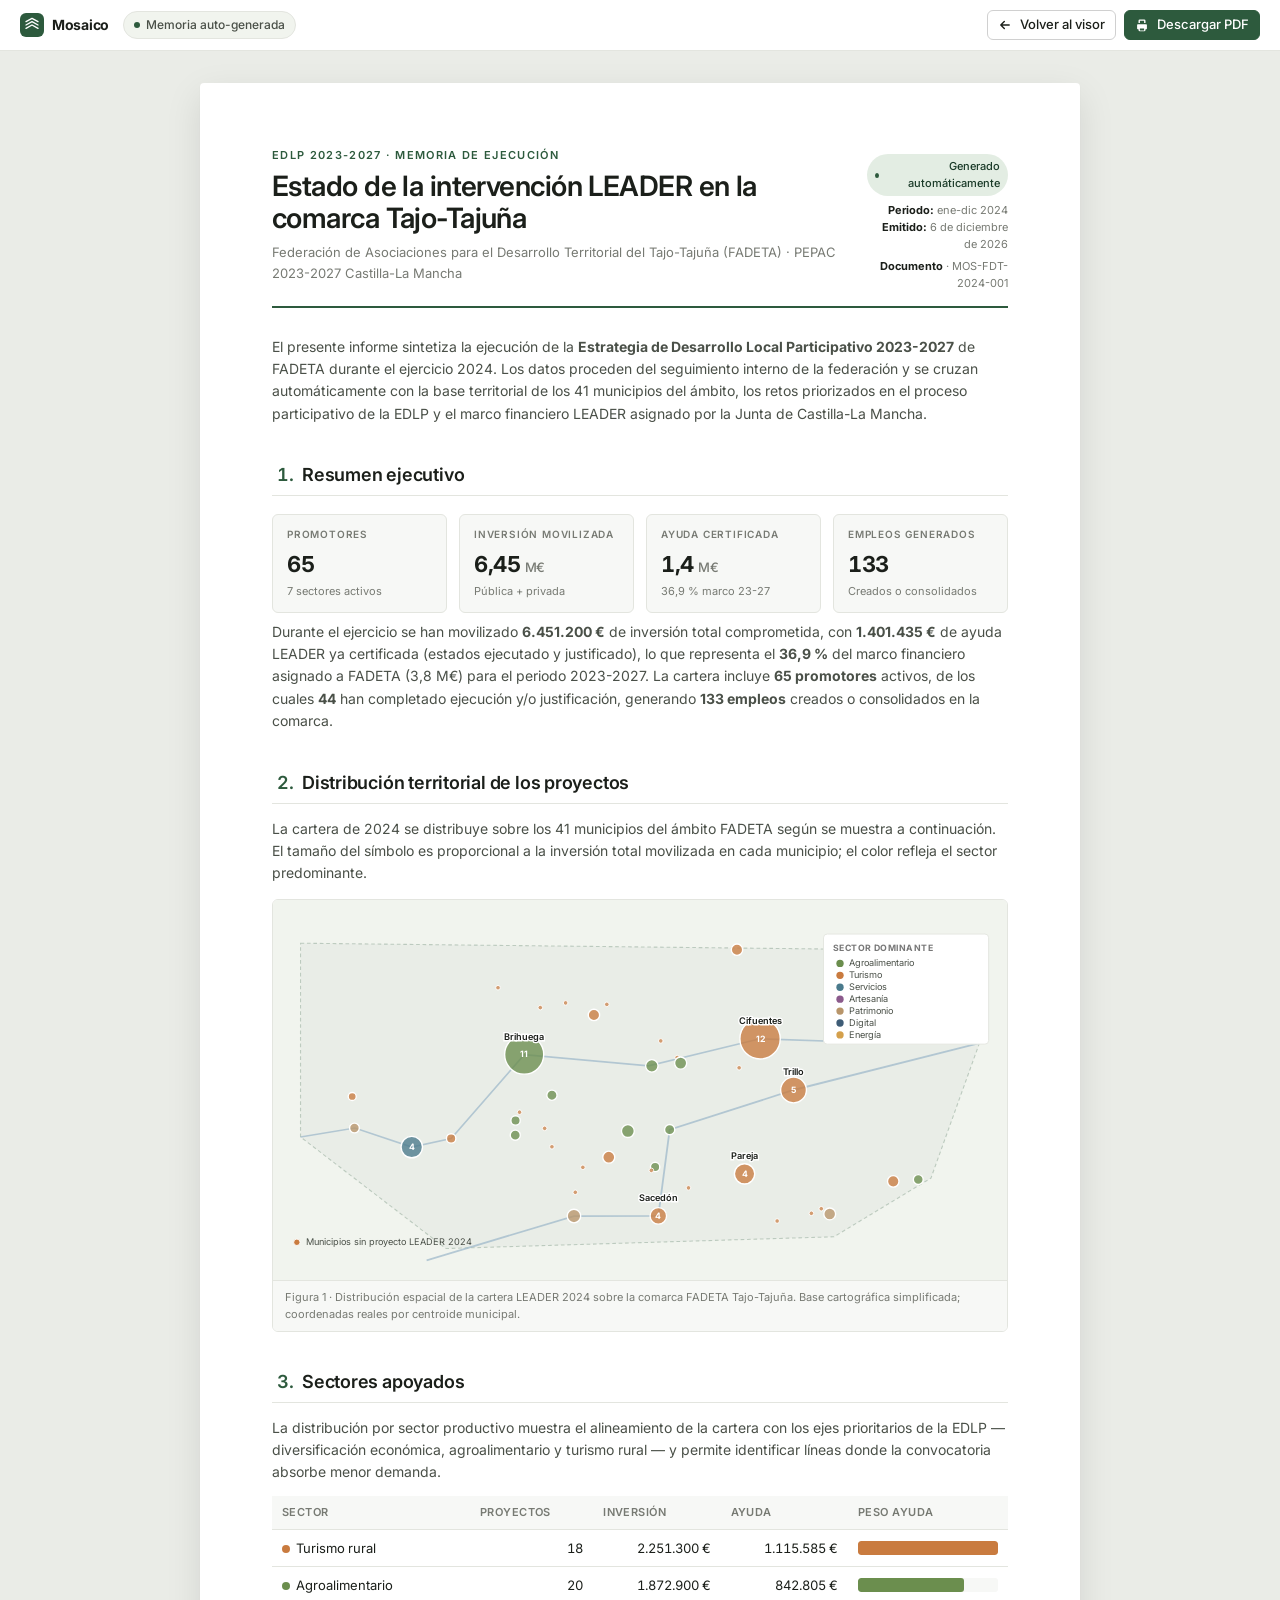
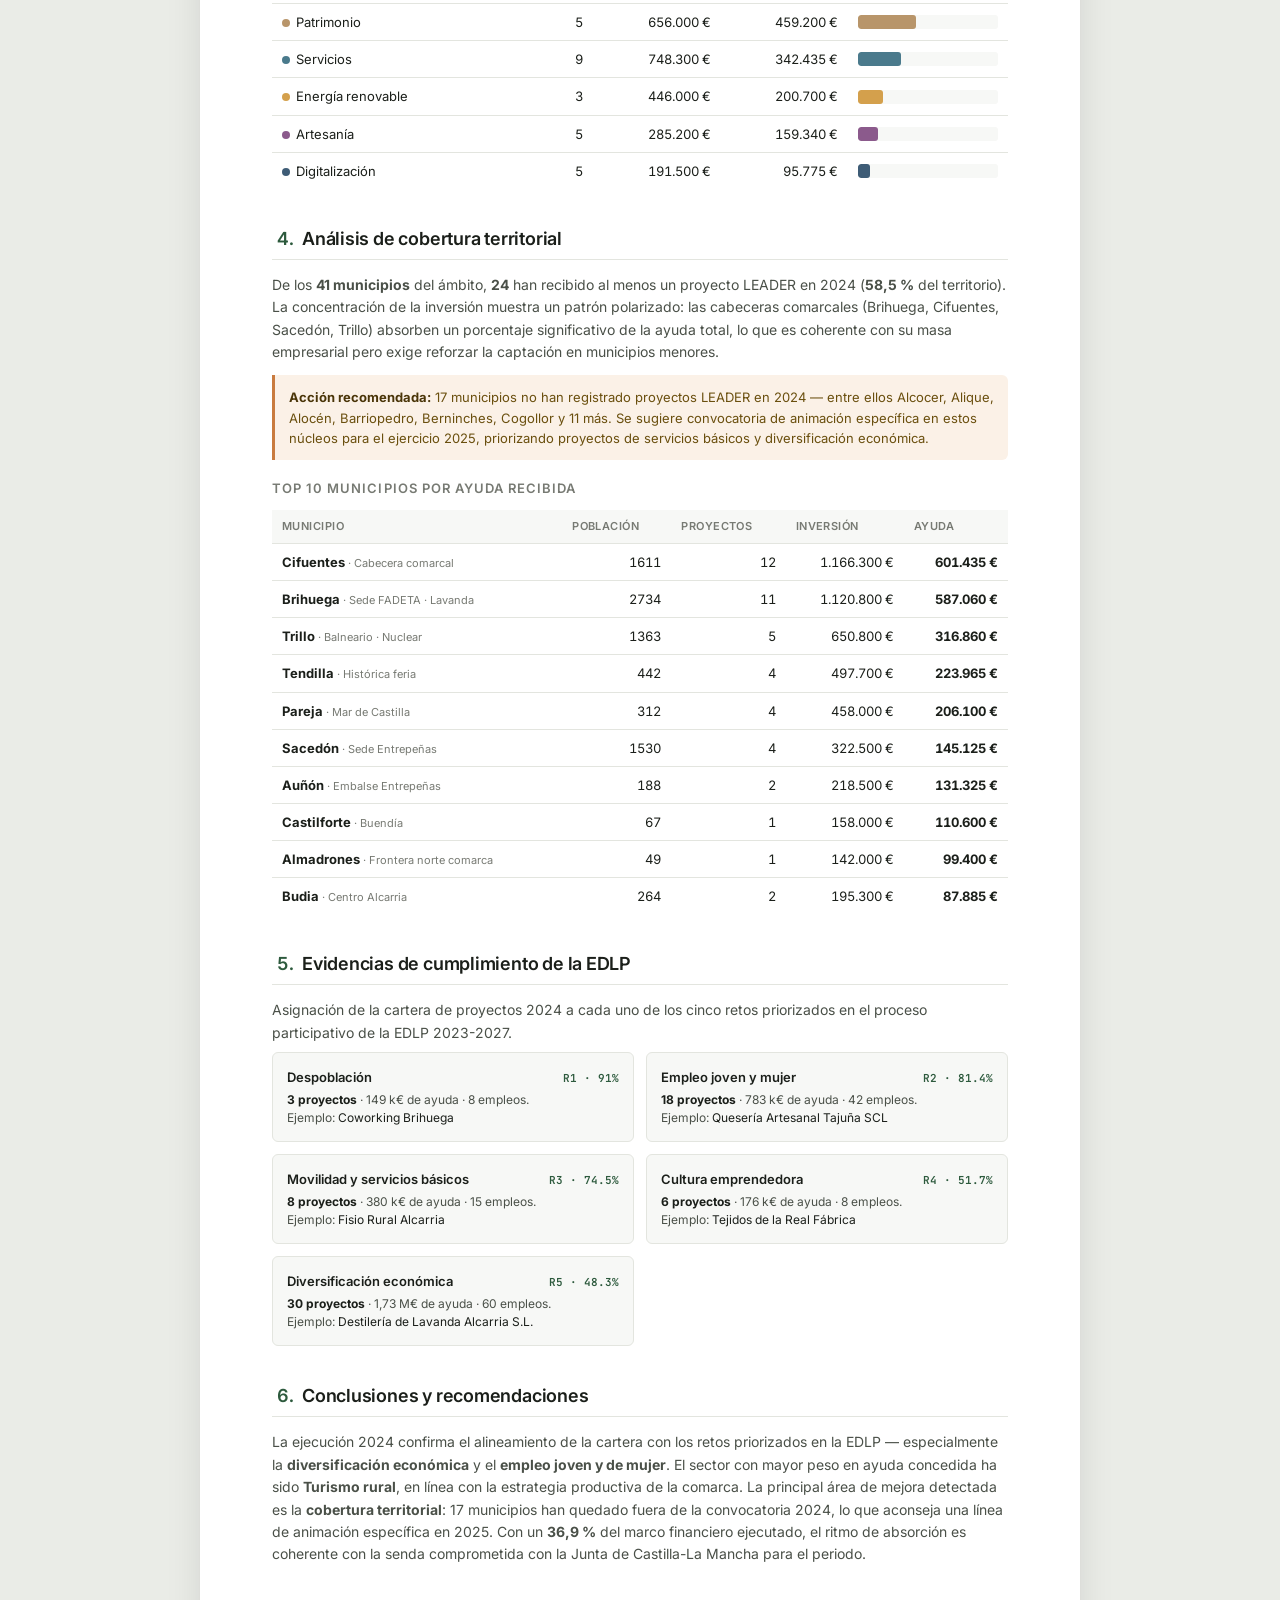
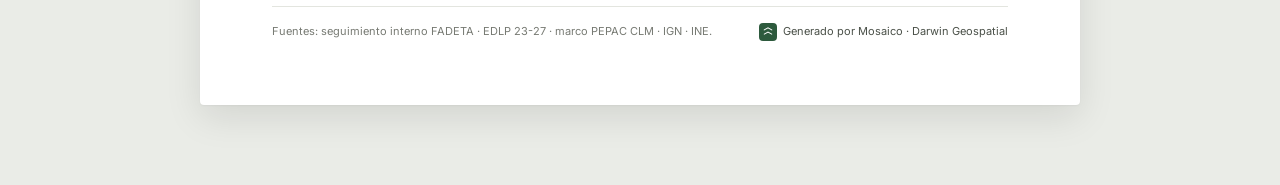
==== memoria.html @ a71afa83 "Add Mosaico: visor + landing + memoria LEADER FADETA Tajo-Tajuña Sitio estático servible desde GitHu" ====
<!DOCTYPE html>
<html lang="es">
<head>
<meta charset="UTF-8" />
<meta name="viewport" content="width=device-width, initial-scale=1" />
<title>Memoria EDLP 2024 · FADETA Tajo-Tajuña — generada por Mosaico</title>
<link rel="icon" type="image/svg+xml" href="data:image/svg+xml;utf8,<svg xmlns='http://www.w3.org/2000/svg' viewBox='0 0 32 32'><rect width='32' height='32' rx='7' fill='%232D5A3D'/><path d='M9 22V13l7-4 7 4v9' stroke='white' stroke-width='2' fill='none' stroke-linecap='round' stroke-linejoin='round'/><circle cx='16' cy='17' r='2.2' fill='white'/></svg>" />
<link rel="preconnect" href="https://fonts.googleapis.com" />
<link rel="preconnect" href="https://fonts.gstatic.com" crossorigin />
<link href="https://fonts.googleapis.com/css2?family=Inter:wght@400;500;600;700&family=JetBrains+Mono:wght@400;500;700&display=swap" rel="stylesheet" />
<link rel="stylesheet" href="assets/css/main.css" />
<style>
  body { background: #EAECE7; }
  .page-toolbar {
    position: sticky; top: 0; z-index: 30;
    background: #fff; border-bottom: 1px solid var(--border);
    display: flex; align-items: center; justify-content: space-between;
    padding: 10px 20px;
  }
  .page-toolbar .brand { font-size: var(--fs-14); }
  .doc-shell { padding: 32px 16px 80px; }
  .doc {
    max-width: 880px; margin: 0 auto;
    background: #fff;
    box-shadow: 0 1px 2px rgba(0,0,0,.04), 0 12px 36px rgba(0,0,0,.10);
    padding: 64px 72px;
    border-radius: 4px;
  }
  .doc-meta {
    display: flex; justify-content: space-between; align-items: flex-end;
    border-bottom: 2px solid var(--accent);
    padding-bottom: 14px;
    margin-bottom: 28px;
  }
  .doc-meta .left .kicker {
    font-size: 11px; letter-spacing: 0.12em; text-transform: uppercase;
    color: var(--accent); font-weight: 600;
  }
  .doc-meta h1 {
    font-size: 28px; line-height: 1.15; letter-spacing: -0.02em;
    margin-top: 6px; max-width: 540px;
  }
  .doc-meta .right { text-align: right; font-size: 11px; color: var(--ink-3); }
  .doc-meta .right .gen {
    display: inline-flex; align-items: center; gap: 6px;
    background: var(--accent-soft); color: var(--accent-ink);
    padding: 4px 8px; border-radius: var(--r-pill);
    font-size: 11px; font-weight: 500; margin-bottom: 6px;
  }
  .doc-meta .right .gen .dot { width: 5px; height: 5px; border-radius: 50%; background: var(--accent); }

  .doc h2 {
    font-size: 18px; margin: 36px 0 14px;
    letter-spacing: -0.012em;
    padding-bottom: 6px; border-bottom: 1px solid var(--border);
    color: var(--ink);
  }
  .doc h2 .num {
    display: inline-block;
    width: 22px; text-align: right;
    color: var(--accent); margin-right: 8px;
    font-variant-numeric: tabular-nums;
  }
  .doc p { font-size: 14px; line-height: 1.6; color: var(--ink-2); margin: 8px 0; }

  /* Executive summary KPIs */
  .exec-grid {
    display: grid;
    grid-template-columns: repeat(4, 1fr);
    gap: 12px;
    margin: 18px 0 8px;
  }
  .exec-kpi {
    border: 1px solid var(--border);
    border-radius: var(--r-2);
    padding: 12px 14px;
    background: var(--bg-soft);
  }
  .exec-kpi .lbl {
    font-size: 10px; text-transform: uppercase; letter-spacing: 0.08em;
    color: var(--ink-3); font-weight: 600;
  }
  .exec-kpi .v {
    font-size: 22px; font-weight: 700;
    letter-spacing: -0.02em;
    color: var(--ink);
    font-variant-numeric: tabular-nums;
    margin-top: 4px;
  }
  .exec-kpi .v .u {
    font-size: 13px; font-weight: 500; color: var(--ink-3); margin-left: 2px;
  }
  .exec-kpi .sub {
    font-size: 11px; color: var(--ink-3); margin-top: 2px;
  }

  /* Map figure */
  .figure {
    margin: 14px 0;
    border: 1px solid var(--border);
    border-radius: var(--r-2);
    overflow: hidden;
  }
  .figure .caption {
    font-size: 11px; color: var(--ink-3);
    padding: 8px 12px; border-top: 1px solid var(--border);
    background: var(--bg-soft);
  }
  .figure svg { width: 100%; height: 380px; background: #F1F4EE; display: block; }

  /* Table */
  table.t {
    width: 100%; border-collapse: collapse; font-size: 13px;
    margin: 12px 0;
  }
  table.t th {
    text-align: left;
    background: var(--bg-soft);
    padding: 8px 10px;
    font-weight: 600;
    font-size: 11px;
    color: var(--ink-3);
    text-transform: uppercase;
    letter-spacing: 0.04em;
    border-bottom: 1px solid var(--border);
  }
  table.t td {
    padding: 8px 10px;
    border-bottom: 1px solid var(--border);
    color: var(--ink);
    font-variant-numeric: tabular-nums;
  }
  table.t td.r { text-align: right; }
  table.t tr:last-child td { border-bottom: none; }

  /* Bar mini */
  .bar-mini {
    width: 100%; background: var(--bg-soft); height: 14px;
    border-radius: 3px; overflow: hidden;
  }
  .bar-mini > div { height: 100%; border-radius: 3px; }

  /* Coverage note */
  .alert {
    margin: 12px 0;
    padding: 12px 14px;
    border-left: 3px solid #C97B3F;
    background: #FBF1E7;
    font-size: 13px;
    color: #6A4F0E;
    border-radius: 0 var(--r-2) var(--r-2) 0;
    line-height: 1.55;
  }
  .alert strong { color: #4A3508; }

  /* Reto evidence cards */
  .retos {
    display: grid;
    grid-template-columns: repeat(2, 1fr);
    gap: 12px;
  }
  .reto {
    border: 1px solid var(--border);
    border-radius: var(--r-2);
    padding: 14px;
    background: var(--bg-soft);
  }
  .reto .h {
    font-size: 13px; font-weight: 600; color: var(--ink);
    display: flex; justify-content: space-between; align-items: baseline;
    margin-bottom: 4px;
  }
  .reto .h .n {
    font-family: var(--font-mono); font-size: 11px;
    color: var(--accent);
  }
  .reto .e { font-size: 12px; color: var(--ink-2); line-height: 1.5; }
  .reto .e b { color: var(--ink); }

  /* Doc footer */
  .doc-foot {
    margin-top: 40px; padding-top: 16px;
    border-top: 1px solid var(--border);
    display: flex; justify-content: space-between;
    font-size: 11px; color: var(--ink-3);
  }
  .doc-foot .gen-by {
    display: inline-flex; align-items: center; gap: 6px;
    color: var(--ink-2);
  }
  .doc-foot .gen-by .m {
    width: 18px; height: 18px; border-radius: 4px; background: var(--accent);
    display: inline-grid; place-items: center; color: #fff;
  }

  /* Print */
  @media print {
    body { background: #fff; }
    .page-toolbar { display: none; }
    .doc-shell { padding: 0; }
    .doc { box-shadow: none; max-width: none; margin: 0; padding: 24mm 18mm; border-radius: 0; }
    .figure svg { height: 280px; }
  }

  @media (max-width: 760px) {
    .doc { padding: 32px 22px; }
    .exec-grid { grid-template-columns: repeat(2, 1fr); }
    .retos { grid-template-columns: 1fr; }
    .doc-meta { flex-direction: column; align-items: flex-start; gap: 12px; }
    .doc-meta .right { text-align: left; }
  }
</style>
</head>
<body>

<header class="page-toolbar">
  <div style="display:flex; align-items:center; gap:14px;">
    <a class="brand" href="./">
      <span class="brand-mark" style="width:24px;height:24px;">
        <svg viewBox="0 0 24 24" fill="none" stroke="currentColor" stroke-width="2" stroke-linecap="round" stroke-linejoin="round"><path d="M3 17l9-5 9 5"/><path d="M3 12l9-5 9 5"/><path d="M3 7l9-5 9 5"/></svg>
      </span>
      <span class="brand-name">Mosaico</span>
    </a>
    <span class="pill"><span class="pill-dot"></span> Memoria auto-generada</span>
  </div>
  <div style="display:flex; gap:8px;">
    <a class="btn btn-ghost btn-sm" href="visor.html">
      <svg viewBox="0 0 20 20" fill="currentColor"><path d="M17 10a1 1 0 01-1 1H6.414l3.293 3.293a1 1 0 01-1.414 1.414l-5-5a1 1 0 010-1.414l5-5a1 1 0 011.414 1.414L6.414 9H16a1 1 0 011 1z"/></svg>
      Volver al visor
    </a>
    <button class="btn btn-primary btn-sm" onclick="window.print()">
      <svg viewBox="0 0 20 20" fill="currentColor"><path d="M5 4a2 2 0 012-2h6a2 2 0 012 2v3h-2V4H7v3H5V4zM4 9a1 1 0 00-1 1v5a1 1 0 001 1h1v1a2 2 0 002 2h6a2 2 0 002-2v-1h1a1 1 0 001-1v-5a1 1 0 00-1-1H4zm3 6h6v3H7v-3z"/></svg>
      Descargar PDF
    </button>
  </div>
</header>

<div class="doc-shell">
  <article class="doc" id="doc">
    <!-- Header -->
    <header class="doc-meta">
      <div class="left">
        <div class="kicker">EDLP 2023-2027 · Memoria de ejecución</div>
        <h1>Estado de la intervención LEADER en la comarca Tajo-Tajuña</h1>
        <p style="font-size:13px; color:var(--ink-3); margin-top:8px;">
          Federación de Asociaciones para el Desarrollo Territorial del Tajo-Tajuña (FADETA) · PEPAC 2023-2027 Castilla-La Mancha
        </p>
      </div>
      <div class="right">
        <div class="gen"><span class="dot"></span> Generado automáticamente</div>
        <div><strong style="color:var(--ink);">Periodo:</strong> ene-dic 2024</div>
        <div id="fecha-gen"></div>
        <div style="margin-top:4px;"><strong style="color:var(--ink);">Documento</strong> · MOS-FDT-2024-001</div>
      </div>
    </header>

    <p style="margin-bottom:18px;">
      El presente informe sintetiza la ejecución de la <strong>Estrategia de Desarrollo Local Participativo 2023-2027</strong> de FADETA durante el ejercicio 2024.
      Los datos proceden del seguimiento interno de la federación y se cruzan automáticamente con la base territorial de los 41 municipios del ámbito,
      los retos priorizados en el proceso participativo de la EDLP y el marco financiero LEADER asignado por la Junta de Castilla-La Mancha.
    </p>

    <!-- 1. Resumen ejecutivo -->
    <h2><span class="num">1.</span>Resumen ejecutivo</h2>
    <div class="exec-grid">
      <div class="exec-kpi"><div class="lbl">Promotores</div><div class="v" id="exec-prom">—</div><div class="sub" id="exec-prom-sub">— sectores</div></div>
      <div class="exec-kpi"><div class="lbl">Inversión movilizada</div><div class="v" id="exec-inv">—</div><div class="sub">Pública + privada</div></div>
      <div class="exec-kpi"><div class="lbl">Ayuda certificada</div><div class="v" id="exec-ayu">—</div><div class="sub" id="exec-pct">— % marco 23-27</div></div>
      <div class="exec-kpi"><div class="lbl">Empleos generados</div><div class="v" id="exec-emp">—</div><div class="sub">Creados o consolidados</div></div>
    </div>

    <p id="exec-narrative">Cargando datos...</p>

    <!-- 2. Distribución territorial -->
    <h2><span class="num">2.</span>Distribución territorial de los proyectos</h2>
    <p>La cartera de 2024 se distribuye sobre los 41 municipios del ámbito FADETA según se muestra a continuación. El tamaño del símbolo es proporcional a la inversión total movilizada en cada municipio; el color refleja el sector predominante.</p>

    <div class="figure">
      <svg id="memoria-map" viewBox="0 0 800 380" preserveAspectRatio="xMidYMid meet"></svg>
      <div class="caption">Figura 1 · Distribución espacial de la cartera LEADER 2024 sobre la comarca FADETA Tajo-Tajuña. Base cartográfica simplificada; coordenadas reales por centroide municipal.</div>
    </div>

    <!-- 3. Por sectores -->
    <h2><span class="num">3.</span>Sectores apoyados</h2>
    <p>La distribución por sector productivo muestra el alineamiento de la cartera con los ejes prioritarios de la EDLP — diversificación económica, agroalimentario y turismo rural — y permite identificar líneas donde la convocatoria absorbe menor demanda.</p>

    <table class="t" id="tbl-sectores">
      <thead><tr><th>Sector</th><th>Proyectos</th><th>Inversión</th><th>Ayuda</th><th style="width:160px;">Peso ayuda</th></tr></thead>
      <tbody></tbody>
    </table>

    <!-- 4. Cobertura -->
    <h2><span class="num">4.</span>Análisis de cobertura territorial</h2>
    <p id="cobertura-narrative">Cargando datos...</p>
    <div class="alert" id="cobertura-alert"></div>

    <h3 style="font-size:13px; text-transform:uppercase; letter-spacing:0.08em; color:var(--ink-3); margin-top:18px; margin-bottom:8px;">Top 10 municipios por ayuda recibida</h3>
    <table class="t" id="tbl-municipios">
      <thead><tr><th>Municipio</th><th class="r">Población</th><th class="r">Proyectos</th><th class="r">Inversión</th><th class="r">Ayuda</th></tr></thead>
      <tbody></tbody>
    </table>

    <!-- 5. Retos -->
    <h2><span class="num">5.</span>Evidencias de cumplimiento de la EDLP</h2>
    <p>Asignación de la cartera de proyectos 2024 a cada uno de los cinco retos priorizados en el proceso participativo de la EDLP 2023-2027.</p>

    <div class="retos" id="retos-grid"></div>

    <!-- 6. Conclusiones -->
    <h2><span class="num">6.</span>Conclusiones y recomendaciones</h2>
    <p id="conclusiones">Cargando datos...</p>

    <!-- Footer -->
    <div class="doc-foot">
      <div>
        Fuentes: seguimiento interno FADETA · EDLP 23-27 · marco PEPAC CLM · IGN · INE.
      </div>
      <div class="gen-by">
        <span class="m"><svg width="10" height="10" viewBox="0 0 24 24" fill="none" stroke="currentColor" stroke-width="2.5" stroke-linecap="round"><path d="M3 17l9-5 9 5"/><path d="M3 7l9-5 9 5"/></svg></span>
        Generado por Mosaico · Darwin Geospatial
      </div>
    </div>
  </article>
</div>

<script>
const fmtEur = n => new Intl.NumberFormat('es-ES', { style:'currency', currency:'EUR', maximumFractionDigits:0 }).format(n);
const fmtEurS = n => n >= 1e6 ? (n/1e6).toLocaleString('es-ES',{maximumFractionDigits:2})+' M€'
                              : Math.round(n/1000)+' k€';
const fmtNum = n => new Intl.NumberFormat('es-ES').format(n);
const fmtPct = n => new Intl.NumberFormat('es-ES',{maximumFractionDigits:1}).format(n)+' %';
const esc = s => String(s ?? '').replace(/[&<>"']/g, c => ({'&':'&amp;','<':'&lt;','>':'&gt;','"':'&quot;',"'":'&#39;'}[c]));

(async function(){
  const [mRes, eRes, pRes] = await Promise.all([
    fetch('data/municipios.json'), fetch('data/edlp.json'), fetch('data/proyectos.json')
  ]);
  const m = await mRes.json(), e = await eRes.json(), p = await pRes.json();
  const municipios = m.municipios;
  const proyectos = p.proyectos;
  const munById = new Map(municipios.map(mu => [mu.ine, mu]));
  const sectorById = new Map(e.sectores.map(s => [s.id, s]));

  // Date
  const now = new Date();
  document.getElementById('fecha-gen').innerHTML = '<strong style="color:var(--ink);">Emitido:</strong> ' +
    now.toLocaleDateString('es-ES', { year:'numeric', month:'long', day:'numeric' });

  // KPIs
  const totals = proyectos.reduce((acc, x) => {
    acc.inv += x.inversion; acc.ayu += x.ayuda; acc.emp += x.empleos;
    if (x.estado === 'ejecutado' || x.estado === 'justificado') {
      acc.ayuCert += x.ayuda; acc.invCert += x.inversion;
    }
    return acc;
  }, { inv:0, ayu:0, emp:0, ayuCert:0, invCert:0 });
  const sectoresUsados = new Set(proyectos.map(x => x.sector)).size;
  const pctMarco = (totals.ayuCert / e._meta.presupuesto_total_eur) * 100;
  document.getElementById('exec-prom').textContent = proyectos.length;
  document.getElementById('exec-prom-sub').textContent = sectoresUsados + ' sectores activos';
  document.getElementById('exec-inv').innerHTML = (totals.inv/1e6).toLocaleString('es-ES',{maximumFractionDigits:2}) + '<span class="u"> M€</span>';
  document.getElementById('exec-ayu').innerHTML = (totals.ayuCert/1e6).toLocaleString('es-ES',{maximumFractionDigits:2}) + '<span class="u"> M€</span>';
  document.getElementById('exec-pct').textContent = fmtPct(pctMarco) + ' marco 23-27';
  document.getElementById('exec-emp').textContent = totals.emp;

  // narrative
  const ejecutados = proyectos.filter(x => x.estado === 'ejecutado' || x.estado === 'justificado').length;
  document.getElementById('exec-narrative').innerHTML =
    `Durante el ejercicio se han movilizado <strong>${fmtEur(totals.inv)}</strong> de inversión total comprometida, con <strong>${fmtEur(totals.ayuCert)}</strong> de ayuda LEADER ya certificada (estados ejecutado y justificado), lo que representa el <strong>${fmtPct(pctMarco)}</strong> del marco financiero asignado a FADETA (3,8 M€) para el periodo 2023-2027. La cartera incluye <strong>${proyectos.length} promotores</strong> activos, de los cuales <strong>${ejecutados}</strong> han completado ejecución y/o justificación, generando <strong>${totals.emp} empleos</strong> creados o consolidados en la comarca.`;

  // Map figure
  renderMemoriaMap(municipios, proyectos, m._meta.bbox);

  // Sector table
  const bySec = {};
  proyectos.forEach(x => {
    if (!bySec[x.sector]) bySec[x.sector] = { count:0, inv:0, ayu:0 };
    bySec[x.sector].count++; bySec[x.sector].inv += x.inversion; bySec[x.sector].ayu += x.ayuda;
  });
  const maxAyu = Math.max(...Object.values(bySec).map(o => o.ayu));
  const tbS = document.querySelector('#tbl-sectores tbody');
  e.sectores
    .map(s => [s, bySec[s.id] || { count:0, inv:0, ayu:0 }])
    .sort((a,b) => b[1].ayu - a[1].ayu)
    .forEach(([s, agg]) => {
      tbS.insertAdjacentHTML('beforeend', `
        <tr>
          <td><span style="display:inline-block; width:8px; height:8px; border-radius:50%; background:${s.color}; margin-right:6px;"></span>${esc(s.nombre)}</td>
          <td class="r">${agg.count}</td>
          <td class="r">${fmtEur(agg.inv)}</td>
          <td class="r">${fmtEur(agg.ayu)}</td>
          <td><div class="bar-mini"><div style="width:${(agg.ayu/maxAyu)*100}%; background:${s.color}"></div></div></td>
        </tr>`);
    });

  // Cobertura
  const byMun = new Map();
  proyectos.forEach(x => {
    const cur = byMun.get(x.municipio_ine) || { count:0, inv:0, ayu:0 };
    cur.count++; cur.inv += x.inversion; cur.ayu += x.ayuda;
    byMun.set(x.municipio_ine, cur);
  });
  const sinProyectos = municipios.filter(mu => !byMun.has(mu.ine));
  const pctCubiertos = ((municipios.length - sinProyectos.length) / municipios.length) * 100;
  document.getElementById('cobertura-narrative').innerHTML =
    `De los <strong>${municipios.length} municipios</strong> del ámbito, <strong>${municipios.length - sinProyectos.length}</strong> han recibido al menos un proyecto LEADER en 2024 (<strong>${fmtPct(pctCubiertos)}</strong> del territorio). La concentración de la inversión muestra un patrón polarizado: las cabeceras comarcales (Brihuega, Cifuentes, Sacedón, Trillo) absorben un porcentaje significativo de la ayuda total, lo que es coherente con su masa empresarial pero exige reforzar la captación en municipios menores.`;

  const sinPnames = sinProyectos.slice(0, 6).map(x => x.nombre).join(', ');
  const tail = sinProyectos.length > 6 ? ` y ${sinProyectos.length - 6} más` : '';
  document.getElementById('cobertura-alert').innerHTML =
    `<strong>Acción recomendada:</strong> ${sinProyectos.length} municipios no han registrado proyectos LEADER en 2024 — entre ellos ${esc(sinPnames)}${tail}. Se sugiere convocatoria de animación específica en estos núcleos para el ejercicio 2025, priorizando proyectos de servicios básicos y diversificación económica.`;

  // Top 10 municipios
  const tbM = document.querySelector('#tbl-municipios tbody');
  [...byMun.entries()]
    .map(([ine, agg]) => [munById.get(ine), agg])
    .sort((a,b) => b[1].ayu - a[1].ayu)
    .slice(0, 10)
    .forEach(([mu, agg]) => {
      tbM.insertAdjacentHTML('beforeend', `
        <tr>
          <td><strong>${esc(mu.nombre)}</strong> <span style="color:var(--ink-3); font-size:11px;">· ${esc(mu.rasgo)}</span></td>
          <td class="r">${fmtNum(mu.poblacion)}</td>
          <td class="r">${agg.count}</td>
          <td class="r">${fmtEur(agg.inv)}</td>
          <td class="r"><strong>${fmtEur(agg.ayu)}</strong></td>
        </tr>`);
    });

  // Retos
  const byReto = {};
  proyectos.forEach(x => {
    if (!byReto[x.objetivo_edlp]) byReto[x.objetivo_edlp] = { count:0, inv:0, ayu:0, emp:0, ejemplo:'' };
    byReto[x.objetivo_edlp].count++;
    byReto[x.objetivo_edlp].inv += x.inversion;
    byReto[x.objetivo_edlp].ayu += x.ayuda;
    byReto[x.objetivo_edlp].emp += x.empleos;
    if (!byReto[x.objetivo_edlp].ejemplo) byReto[x.objetivo_edlp].ejemplo = x.promotor;
  });
  const elR = document.getElementById('retos-grid');
  e.retos_priorizados.forEach(r => {
    const agg = byReto[r.id] || { count:0, inv:0, ayu:0, emp:0, ejemplo:'sin proyectos' };
    elR.insertAdjacentHTML('beforeend', `
      <div class="reto">
        <div class="h"><span>${esc(r.nombre)}</span><span class="n">${r.id} · ${r.peso_diagnostico_pct}%</span></div>
        <div class="e">
          <b>${agg.count} proyectos</b> · ${fmtEurS(agg.ayu)} de ayuda · ${agg.emp} empleos.<br>
          Ejemplo: <span style="color:var(--ink);">${esc(agg.ejemplo)}</span>
        </div>
      </div>`);
  });

  // Conclusiones
  const sorted = Object.entries(bySec).sort((a,b) => b[1].ayu - a[1].ayu);
  const sectorTop = sectorById.get(sorted[0][0])?.nombre;
  document.getElementById('conclusiones').innerHTML =
    `La ejecución 2024 confirma el alineamiento de la cartera con los retos priorizados en la EDLP — especialmente la <strong>diversificación económica</strong> y el <strong>empleo joven y de mujer</strong>. ` +
    `El sector con mayor peso en ayuda concedida ha sido <strong>${esc(sectorTop)}</strong>, en línea con la estrategia productiva de la comarca. ` +
    `La principal área de mejora detectada es la <strong>cobertura territorial</strong>: ${sinProyectos.length} municipios han quedado fuera de la convocatoria 2024, lo que aconseja una línea de animación específica en 2025. ` +
    `Con un <strong>${fmtPct(pctMarco)}</strong> del marco financiero ejecutado, el ritmo de absorción es coherente con la senda comprometida con la Junta de Castilla-La Mancha para el periodo.`;
})();

// ---- Map figure (SVG renderer) ----
function renderMemoriaMap(municipios, proyectos, bbox) {
  const W = 800, H = 380, pad = 30;
  const [minLon, minLat, maxLon, maxLat] = bbox;
  const aspectGeo = (maxLon - minLon) / (maxLat - minLat) * Math.cos((minLat+maxLat)/2 * Math.PI/180);
  const innerW = W - pad*2, innerH = H - pad*2;
  const proj = (lon, lat) => {
    const x = pad + (lon - minLon) / (maxLon - minLon) * innerW;
    const y = pad + (1 - (lat - minLat) / (maxLat - minLat)) * innerH;
    return [x, y];
  };

  const aggByMun = new Map();
  proyectos.forEach(p => {
    const cur = aggByMun.get(p.municipio_ine) || { count:0, inv:0, secs:{} };
    cur.count++; cur.inv += p.inversion;
    cur.secs[p.sector] = (cur.secs[p.sector] || 0) + p.inversion;
    aggByMun.set(p.municipio_ine, cur);
  });

  const sectorColor = { agroalimentario:'#6B8E4E', turismo:'#C97B3F', artesania:'#8B5A8C', servicios:'#4A7A8C', patrimonio:'#B8956A', digitalizacion:'#3E5C76', energia:'#D4A04C' };
  const maxInv = Math.max(1, ...[...aggByMun.values()].map(o => o.inv));

  const svg = document.getElementById('memoria-map');
  let html = '';

  // Decorative comarca outline (rough)
  const outline = [
    [-3.10, 40.95], [-2.55, 40.94], [-2.40, 40.78], [-2.45, 40.55], [-2.55, 40.45], [-2.95, 40.43], [-3.10, 40.62]
  ].map(c => proj(c[0], c[1]).join(',')).join(' ');
  html += `<polygon points="${outline}" fill="rgba(45,90,61,0.04)" stroke="rgba(45,90,61,0.25)" stroke-width="1.2" stroke-dasharray="4 3"/>`;

  // Rivers
  const tajuna = [
    [-2.50, 40.78], [-2.6262, 40.7872], [-2.7411, 40.7411], [-2.8694, 40.7603],
    [-2.9447, 40.6175], [-2.9853, 40.6028], [-3.044, 40.6353], [-3.10, 40.62]
  ].map(c => proj(c[0], c[1]).join(',')).join(' ');
  const tajo = [
    [-2.40, 40.78], [-2.5917, 40.7000], [-2.7194, 40.6325], [-2.7311, 40.4856], [-2.8181, 40.4853], [-2.97, 40.41]
  ].map(c => proj(c[0], c[1]).join(',')).join(' ');
  html += `<polyline points="${tajuna}" fill="none" stroke="#9CB7C9" stroke-width="1.8" opacity="0.7"/>`;
  html += `<polyline points="${tajo}" fill="none" stroke="#9CB7C9" stroke-width="2" opacity="0.7"/>`;

  // Municipios as small dots
  municipios.forEach(mu => {
    const [x, y] = proj(mu.lon, mu.lat);
    const agg = aggByMun.get(mu.ine);
    if (agg) {
      // pick dominant sector
      let dom = 'agroalimentario', max = 0;
      for (const k in agg.secs) if (agg.secs[k] > max) { max = agg.secs[k]; dom = k; }
      const r = 4 + (agg.inv / maxInv) * 18;
      html += `<circle cx="${x}" cy="${y}" r="${r}" fill="${sectorColor[dom]}" fill-opacity="0.78" stroke="#fff" stroke-width="1.5"/>`;
      if (agg.count >= 3) {
        html += `<text x="${x}" y="${y+3}" text-anchor="middle" font-family="Inter" font-size="9.5" font-weight="700" fill="#fff">${agg.count}</text>`;
      }
    } else {
      html += `<circle cx="${x}" cy="${y}" r="2.5" fill="#C97B3F" fill-opacity="0.7" stroke="#fff" stroke-width="1"/>`;
    }
  });

  // Top muni labels
  const labelled = ['19053','19083','19243','19279','19215'];
  municipios.filter(mu => labelled.includes(mu.ine)).forEach(mu => {
    const [x, y] = proj(mu.lon, mu.lat);
    html += `<text x="${x}" y="${y - 16}" text-anchor="middle" font-family="Inter" font-size="10" font-weight="600" fill="#1B1F1A" stroke="#fff" stroke-width="3" paint-order="stroke">${mu.nombre}</text>`;
  });

  // Legend
  const legX = W - 200, legY = 20;
  html += `<g transform="translate(${legX},${legY})">
    <rect width="180" height="120" rx="4" fill="#fff" stroke="#E3E5DF"/>
    <text x="10" y="18" font-family="Inter" font-size="9.5" font-weight="700" fill="#777" letter-spacing="0.5">SECTOR DOMINANTE</text>`;
  let yy = 32;
  for (const k of ['agroalimentario','turismo','servicios','artesania','patrimonio','digitalizacion','energia']) {
    const name = ({agroalimentario:'Agroalimentario',turismo:'Turismo',servicios:'Servicios',artesania:'Artesanía',patrimonio:'Patrimonio',digitalizacion:'Digital',energia:'Energía'})[k];
    html += `<circle cx="18" cy="${yy}" r="4" fill="${sectorColor[k]}"/><text x="28" y="${yy+3}" font-family="Inter" font-size="10" fill="#4A5048">${name}</text>`;
    yy += 13;
  }
  html += `</g>`;

  // Sin-proyecto marker note
  html += `<g transform="translate(20, ${H-30})">
    <circle cx="6" cy="6" r="3.5" fill="#C97B3F" stroke="#fff" stroke-width="1"/>
    <text x="16" y="9" font-family="Inter" font-size="10" fill="#4A5048">Municipios sin proyecto LEADER 2024</text>
  </g>`;

  svg.innerHTML = html;
}
</script>

</body>
</html>
---- assets/css/main.css ----
:root {
  /* Neutral scale — alineada con OpenPAS HDH / CONFOR-CCAD */
  --bg:        #FFFFFF;
  --bg-soft:   #F7F8F6;
  --bg-tint:   #F1F4EE;
  --surface:   #FFFFFF;
  --border:    #E3E5DF;
  --border-strong: #D0D0D0;
  --ink:       #1B1F1A;
  --ink-2:     #4A5048;
  --ink-3:     #777A73;
  --ink-4:     #9CA098;

  /* Accent (territorio · verde forestal) */
  --accent:        #2D5A3D;
  --accent-hover:  #224530;
  --accent-soft:   #E3EDE3;
  --accent-ink:    #1A3A28;

  /* Sectors (sincronizados con data/edlp.json) */
  --sec-agro:    #6B8E4E;
  --sec-tur:     #C97B3F;
  --sec-art:     #8B5A8C;
  --sec-srv:     #4A7A8C;
  --sec-pat:     #B8956A;
  --sec-dig:     #3E5C76;
  --sec-ene:     #D4A04C;

  /* Status */
  --st-sol: #A0A0A0;
  --st-apr: #4A7A8C;
  --st-eje: #D4A04C;
  --st-fin: #6B8E4E;
  --st-jus: #2D5A3D;

  /* Shadows (suaves, estilo Darwin) */
  --shadow-1: 0 1px 2px rgba(20, 24, 18, 0.04), 0 1px 1px rgba(20, 24, 18, 0.03);
  --shadow-2: 0 1px 4px rgba(20, 24, 18, 0.08);
  --shadow-3: 0 4px 18px rgba(20, 24, 18, 0.10), 0 2px 6px rgba(20, 24, 18, 0.05);
  --shadow-pop: 0 10px 30px rgba(20, 24, 18, 0.16);

  /* Radii */
  --r-1: 4px;
  --r-2: 6px;
  --r-3: 8px;
  --r-4: 12px;
  --r-pill: 999px;

  /* Spacing */
  --s-1: 4px;
  --s-2: 8px;
  --s-3: 12px;
  --s-4: 16px;
  --s-5: 24px;
  --s-6: 32px;
  --s-7: 48px;
  --s-8: 64px;
  --s-9: 96px;

  /* Type */
  --font-sans: 'Inter', system-ui, -apple-system, BlinkMacSystemFont, 'Segoe UI', sans-serif;
  --font-mono: 'JetBrains Mono', ui-monospace, SFMono-Regular, Menlo, monospace;

  --fs-12: 12px;
  --fs-13: 13px;
  --fs-14: 14px;
  --fs-15: 15px;
  --fs-16: 16px;
  --fs-18: 18px;
  --fs-20: 20px;
  --fs-24: 24px;
  --fs-32: 32px;
  --fs-44: 44px;
  --fs-60: 60px;
}

/* ========== Reset ========== */
*, *::before, *::after { box-sizing: border-box; }
html, body { margin: 0; padding: 0; }
body {
  font-family: var(--font-sans);
  font-size: var(--fs-15);
  line-height: 1.55;
  color: var(--ink);
  background: var(--bg);
  -webkit-font-smoothing: antialiased;
  text-rendering: optimizeLegibility;
}
img, svg { display: block; max-width: 100%; }
a { color: inherit; text-decoration: none; }
button { font: inherit; cursor: pointer; }
h1, h2, h3, h4, h5, h6 { margin: 0; font-weight: 600; letter-spacing: -0.012em; }
p { margin: 0; }
hr { border: 0; border-top: 1px solid var(--border); margin: var(--s-5) 0; }

/* ========== Layout containers ========== */
.container {
  width: 100%;
  max-width: 1240px;
  margin: 0 auto;
  padding: 0 var(--s-5);
}
.container-narrow {
  max-width: 880px;
  margin: 0 auto;
  padding: 0 var(--s-5);
}

/* ========== Top navigation (shared) ========== */
.topbar {
  display: flex;
  align-items: center;
  justify-content: space-between;
  padding: var(--s-3) var(--s-5);
  border-bottom: 1px solid var(--border);
  background: var(--surface);
  position: sticky;
  top: 0;
  z-index: 50;
  backdrop-filter: saturate(180%) blur(8px);
  background: rgba(255,255,255,0.85);
}
.brand {
  display: flex;
  align-items: center;
  gap: var(--s-2);
  font-weight: 700;
  letter-spacing: -0.02em;
  font-size: var(--fs-16);
  color: var(--ink);
}
.brand-mark {
  width: 28px; height: 28px;
  border-radius: var(--r-2);
  background: var(--accent);
  display: grid; place-items: center;
  color: #fff;
}
.brand-mark svg { width: 16px; height: 16px; }
.brand-name { display: flex; align-items: baseline; gap: 6px; }
.brand-name .sub {
  font-weight: 400;
  font-size: var(--fs-12);
  color: var(--ink-3);
  letter-spacing: 0;
}
.nav-links {
  display: flex;
  align-items: center;
  gap: var(--s-5);
}
.nav-links a {
  font-size: var(--fs-14);
  color: var(--ink-2);
  font-weight: 500;
}
.nav-links a:hover { color: var(--ink); }

/* ========== Buttons ========== */
.btn {
  display: inline-flex;
  align-items: center;
  justify-content: center;
  gap: var(--s-2);
  padding: 9px 16px;
  border-radius: var(--r-2);
  border: 1px solid transparent;
  font-size: var(--fs-14);
  font-weight: 500;
  line-height: 1.2;
  cursor: pointer;
  transition: background 120ms ease, border-color 120ms ease, color 120ms ease, transform 120ms ease;
  white-space: nowrap;
}
.btn-primary {
  background: var(--accent);
  color: #fff;
  border-color: var(--accent);
}
.btn-primary:hover { background: var(--accent-hover); border-color: var(--accent-hover); }
.btn-ghost {
  background: transparent;
  color: var(--ink);
  border-color: var(--border-strong);
}
.btn-ghost:hover { background: var(--bg-soft); }
.btn-quiet {
  background: transparent;
  color: var(--ink-2);
  border-color: transparent;
}
.btn-quiet:hover { color: var(--ink); background: var(--bg-soft); }
.btn-sm { padding: 6px 10px; font-size: var(--fs-13); }
.btn svg { width: 14px; height: 14px; }

/* ========== Pills / badges ========== */
.pill {
  display: inline-flex;
  align-items: center;
  gap: 6px;
  padding: 4px 10px;
  border-radius: var(--r-pill);
  font-size: var(--fs-12);
  font-weight: 500;
  background: var(--bg-tint);
  color: var(--ink-2);
  border: 1px solid var(--border);
}
.pill-dot {
  width: 6px; height: 6px;
  border-radius: 50%;
  background: var(--accent);
}
.pill-accent {
  background: var(--accent-soft);
  color: var(--accent-ink);
  border-color: transparent;
}

/* ========== Footer ========== */
.footer {
  border-top: 1px solid var(--border);
  background: var(--bg-soft);
  padding: var(--s-7) 0 var(--s-6);
  color: var(--ink-3);
  font-size: var(--fs-13);
}
.footer .container {
  display: flex;
  flex-wrap: wrap;
  gap: var(--s-5);
  justify-content: space-between;
  align-items: flex-start;
}
.footer .col {
  display: flex; flex-direction: column; gap: var(--s-2);
}
.footer .col-title {
  color: var(--ink);
  font-weight: 600;
  font-size: var(--fs-13);
  margin-bottom: 4px;
}
.footer a:hover { color: var(--ink); }

/* ========== Utility ========== */
.mono { font-family: var(--font-mono); font-variant-numeric: tabular-nums; }
.muted { color: var(--ink-3); }
.small { font-size: var(--fs-13); }
.tiny { font-size: var(--fs-12); }
.uppercase { text-transform: uppercase; letter-spacing: 0.06em; font-size: var(--fs-12); font-weight: 600; color: var(--ink-3); }
.hidden { display: none !important; }
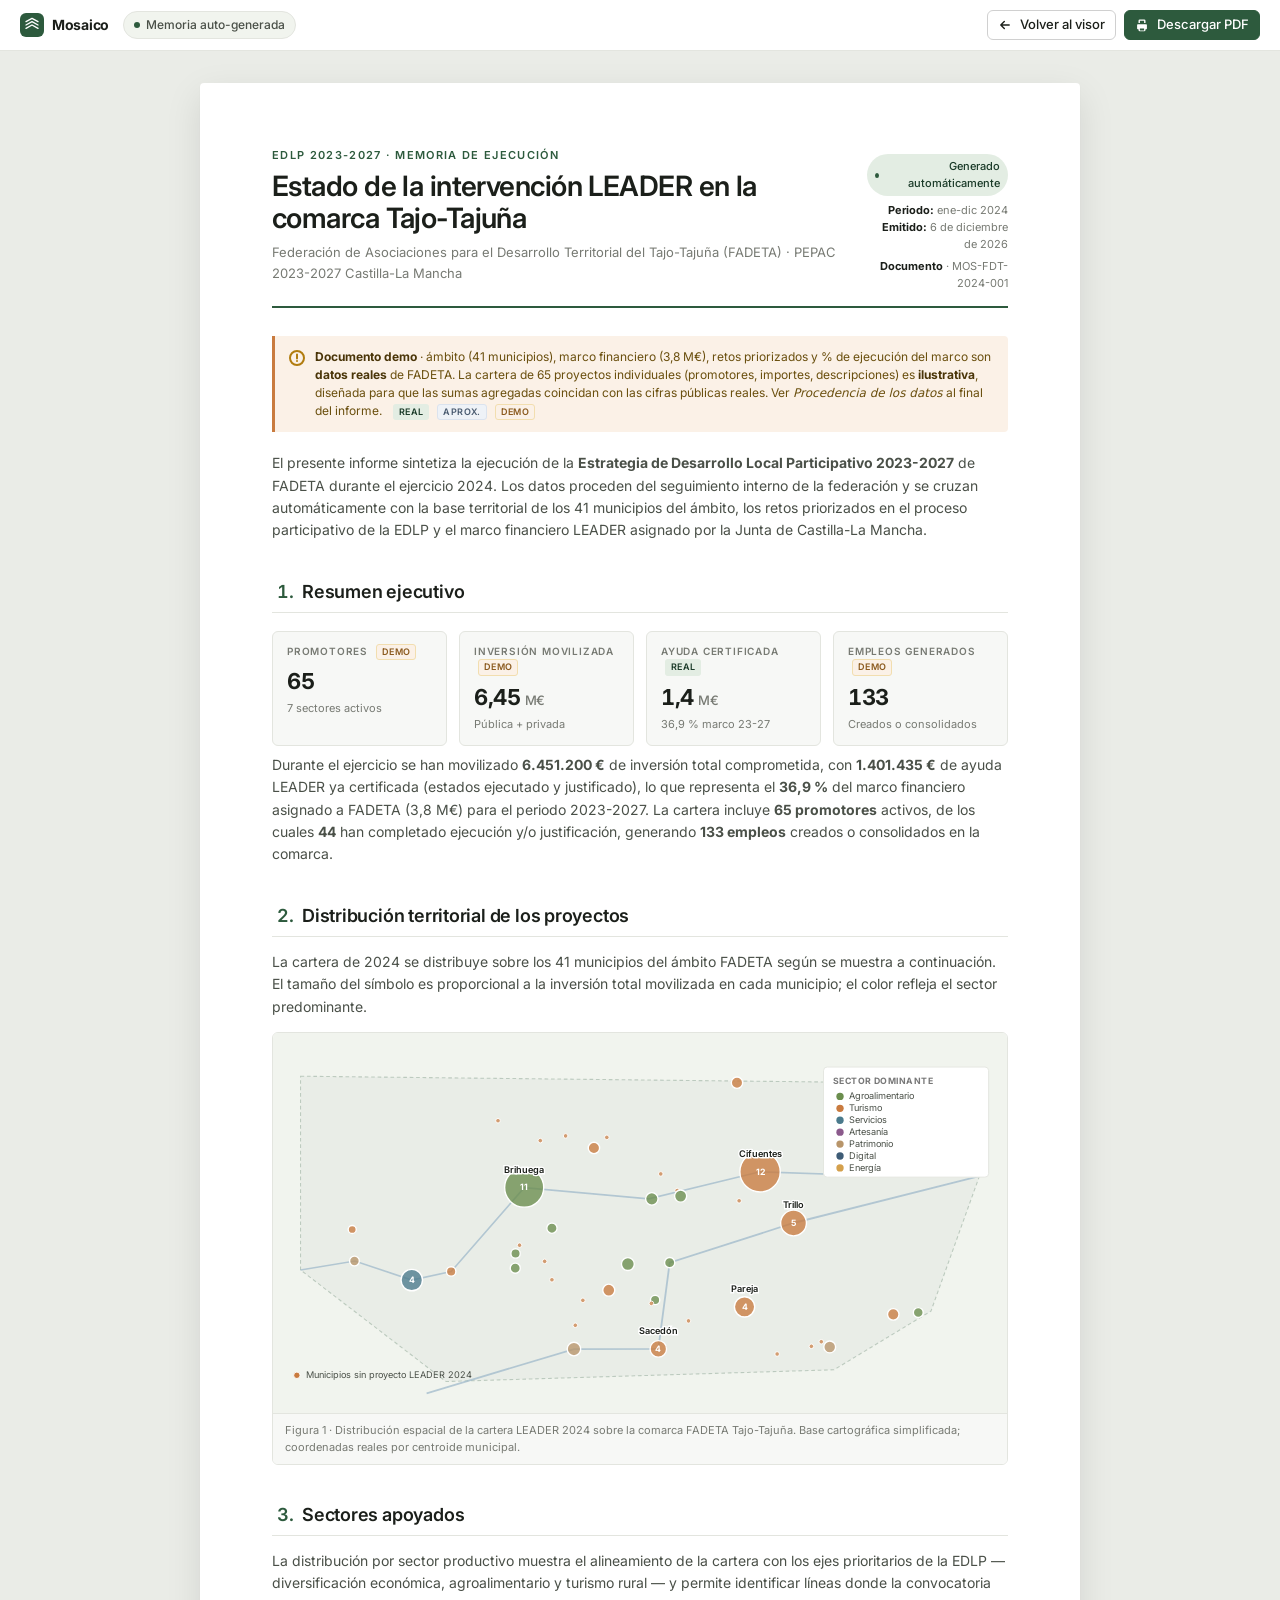
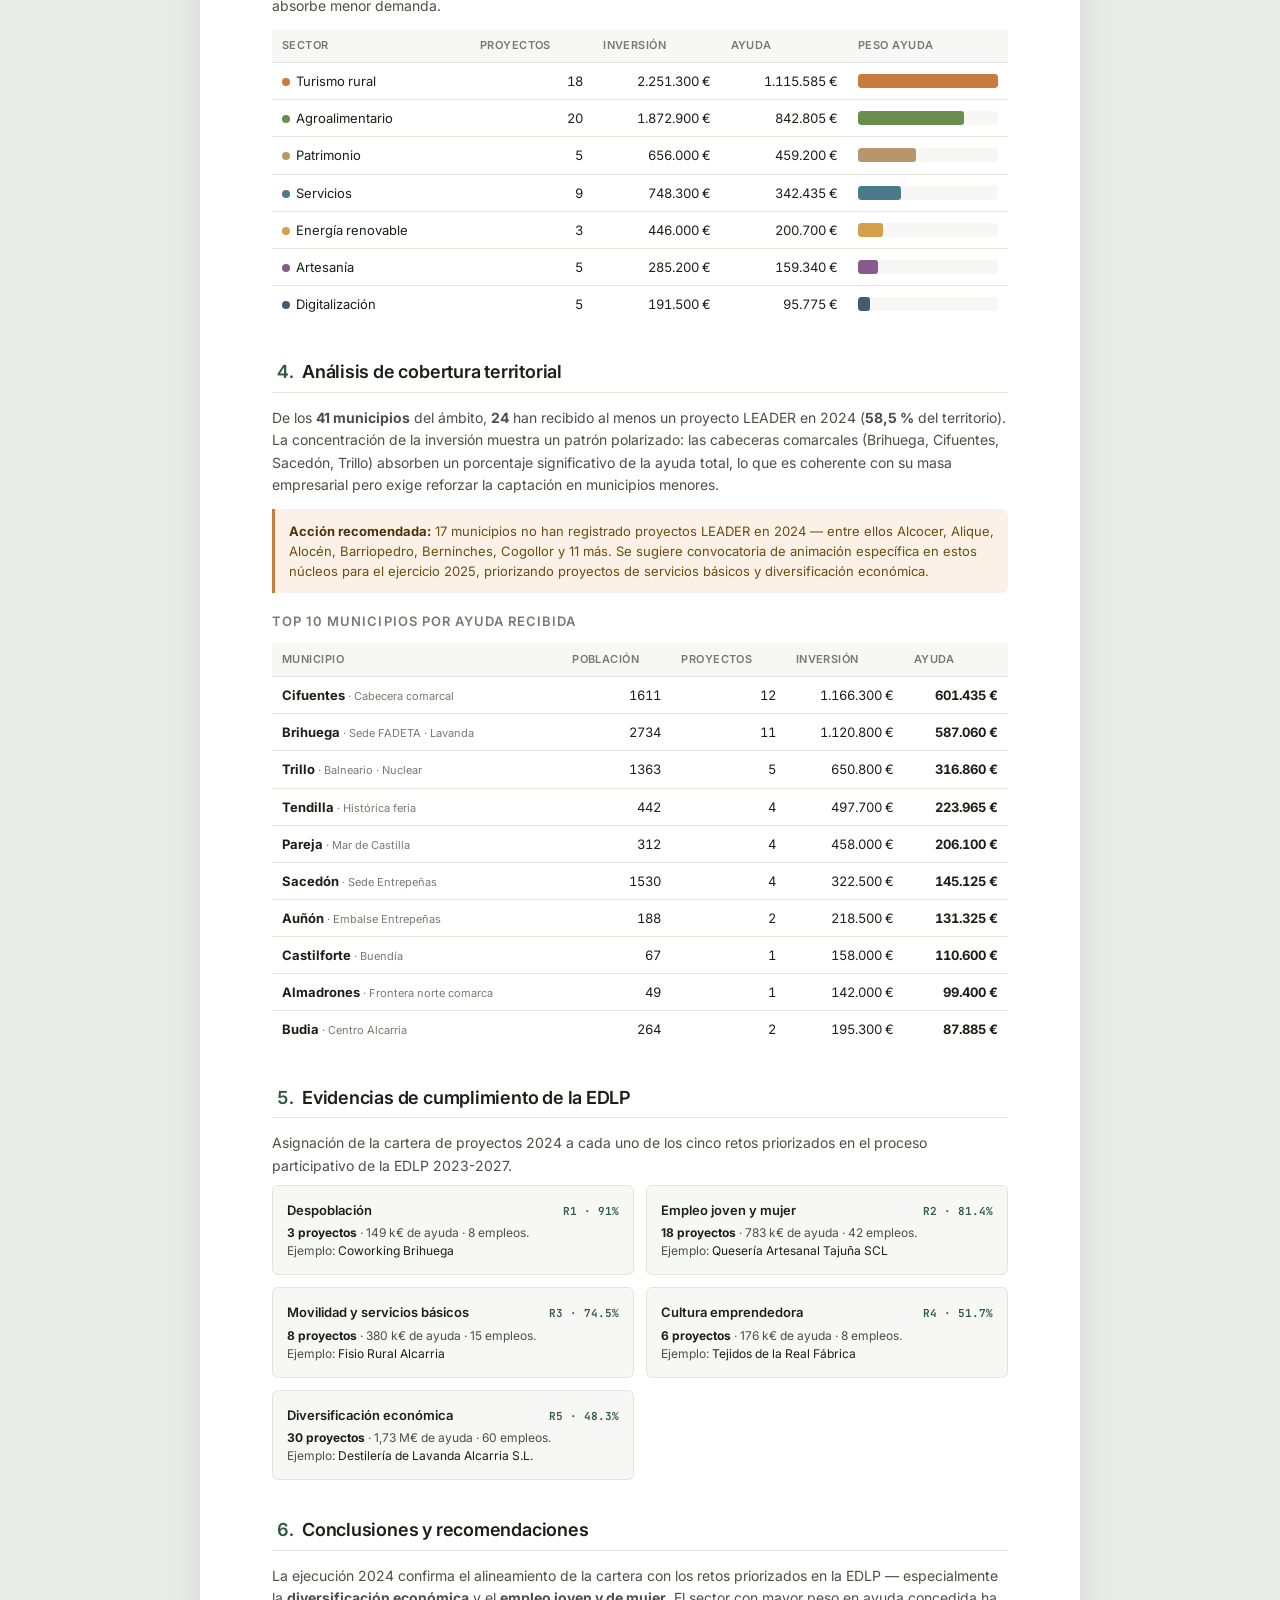
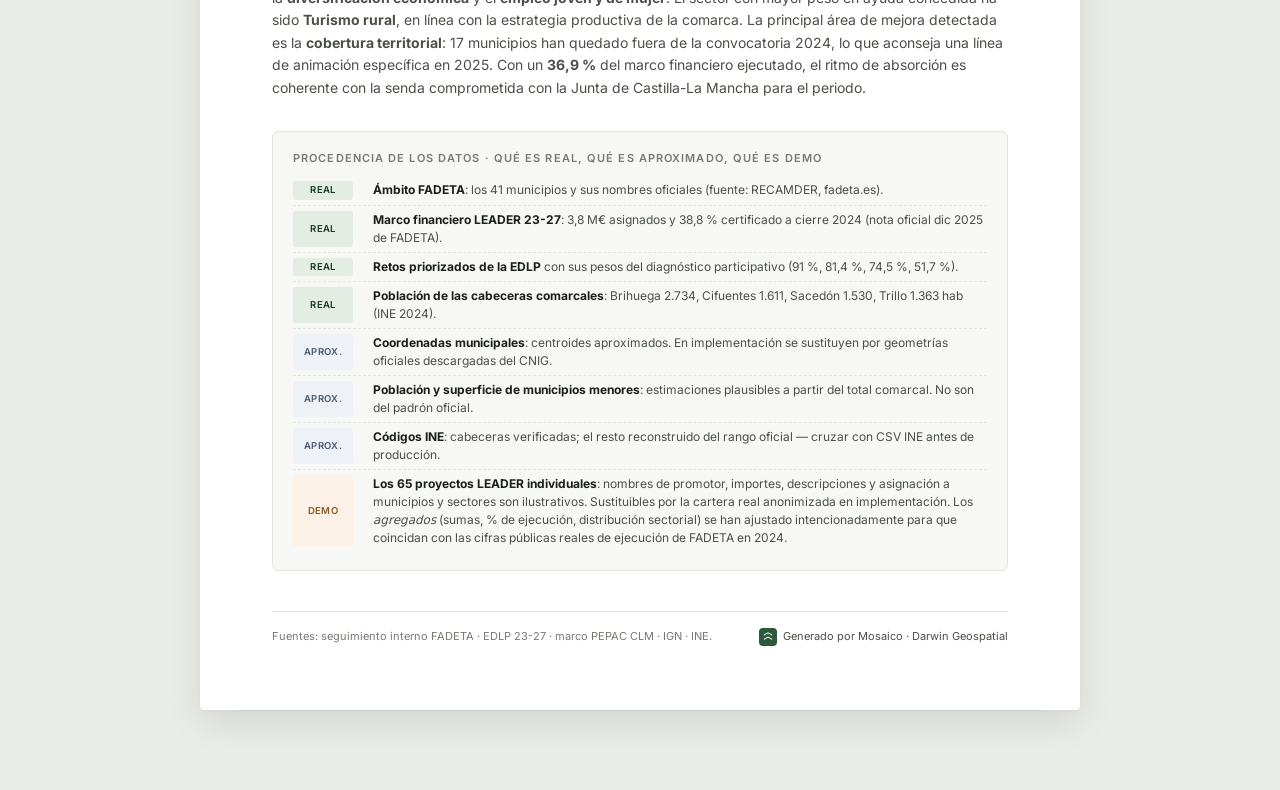
==== commit 14535e50: "Mark all simulated / approximate data in visor and memoria Hacer transparente para el cliente qué da" ====
--- a/memoria.html
+++ b/memoria.html
@@ -192,6 +192,73 @@
     width: 18px; height: 18px; border-radius: 4px; background: var(--accent);
     display: inline-grid; place-items: center; color: #fff;
   }
+
+  /* Demo banner inside doc */
+  .demo-alert {
+    margin: 0 0 20px;
+    padding: 12px 14px;
+    border-left: 3px solid #C97B3F;
+    background: #FBF1E7;
+    font-size: 12px;
+    color: #6A4F0E;
+    border-radius: 0 4px 4px 0;
+    line-height: 1.5;
+    display: flex; gap: 10px;
+  }
+  .demo-alert .ico { color: #B17C0E; flex-shrink: 0; margin-top: 2px; }
+  .demo-alert strong { color: #4A3508; }
+  .demo-alert .badges { display:inline-flex; gap:4px; margin-left: 4px; }
+  .doc-procedencia {
+    margin-top: 32px;
+    padding: 18px 20px;
+    background: var(--bg-soft);
+    border: 1px solid var(--border);
+    border-radius: var(--r-2);
+    font-size: 12px;
+    color: var(--ink-2);
+    line-height: 1.5;
+  }
+  .doc-procedencia h3 {
+    font-size: 11px; text-transform: uppercase; letter-spacing: 0.1em;
+    color: var(--ink-3); margin: 0 0 10px;
+    font-weight: 600;
+  }
+  .doc-procedencia .row {
+    display: grid;
+    grid-template-columns: 70px 1fr;
+    gap: 10px;
+    padding: 5px 0;
+    border-bottom: 1px dashed var(--border);
+  }
+  .doc-procedencia .row:last-child { border-bottom: none; }
+  .doc-procedencia .badge {
+    display: inline-flex; align-items: center; justify-content: center;
+    width: 60px; padding: 2px 6px; border-radius: 3px;
+    font-size: 9.5px; font-weight: 600; text-transform: uppercase; letter-spacing: 0.04em;
+  }
+  .doc-procedencia .badge.real  { background: var(--accent-soft); color: var(--accent-ink); }
+  .doc-procedencia .badge.aprox { background: #EEF2F7; color: #4A5B70; }
+  .doc-procedencia .badge.demo  { background: #FBF1E7; color: #8B5A1E; }
+  .doc-procedencia strong { color: var(--ink); }
+
+  /* Inline demo tag for memoria values */
+  .tag-mini {
+    display: inline-flex; align-items: center;
+    padding: 1px 5px;
+    background: #FBF1E7;
+    color: #8B5A1E;
+    border: 1px solid #F2DEAF;
+    border-radius: 3px;
+    font-size: 9px;
+    font-weight: 600;
+    text-transform: uppercase;
+    letter-spacing: 0.04em;
+    margin-left: 4px;
+    vertical-align: middle;
+    line-height: 1.4;
+  }
+  .tag-mini.real  { background: var(--accent-soft); color: var(--accent-ink); border-color: transparent; }
+  .tag-mini.aprox { background: #EEF2F7; color: #4A5B70; border-color: #DBE3EE; }
 
   /* Print */
   @media print {
@@ -254,6 +321,16 @@
       </div>
     </header>
 
+    <div class="demo-alert">
+      <span class="ico">
+        <svg viewBox="0 0 16 16" width="16" height="16" fill="none" stroke="currentColor" stroke-width="2" stroke-linecap="round" stroke-linejoin="round"><circle cx="8" cy="8" r="7"/><path d="M8 4.5v4M8 11h.01"/></svg>
+      </span>
+      <span>
+        <strong>Documento demo</strong> · ámbito (41 municipios), marco financiero (3,8 M€), retos priorizados y % de ejecución del marco son <strong>datos reales</strong> de FADETA. La cartera de 65 proyectos individuales (promotores, importes, descripciones) es <strong>ilustrativa</strong>, diseñada para que las sumas agregadas coincidan con las cifras públicas reales. Ver <em>Procedencia de los datos</em> al final del informe.
+        <span class="badges"><span class="tag-mini real">real</span><span class="tag-mini aprox">aprox.</span><span class="tag-mini">demo</span></span>
+      </span>
+    </div>
+
     <p style="margin-bottom:18px;">
       El presente informe sintetiza la ejecución de la <strong>Estrategia de Desarrollo Local Participativo 2023-2027</strong> de FADETA durante el ejercicio 2024.
       Los datos proceden del seguimiento interno de la federación y se cruzan automáticamente con la base territorial de los 41 municipios del ámbito,
@@ -263,10 +340,10 @@
     <!-- 1. Resumen ejecutivo -->
     <h2><span class="num">1.</span>Resumen ejecutivo</h2>
     <div class="exec-grid">
-      <div class="exec-kpi"><div class="lbl">Promotores</div><div class="v" id="exec-prom">—</div><div class="sub" id="exec-prom-sub">— sectores</div></div>
-      <div class="exec-kpi"><div class="lbl">Inversión movilizada</div><div class="v" id="exec-inv">—</div><div class="sub">Pública + privada</div></div>
-      <div class="exec-kpi"><div class="lbl">Ayuda certificada</div><div class="v" id="exec-ayu">—</div><div class="sub" id="exec-pct">— % marco 23-27</div></div>
-      <div class="exec-kpi"><div class="lbl">Empleos generados</div><div class="v" id="exec-emp">—</div><div class="sub">Creados o consolidados</div></div>
+      <div class="exec-kpi"><div class="lbl">Promotores <span class="tag-mini">demo</span></div><div class="v" id="exec-prom">—</div><div class="sub" id="exec-prom-sub">— sectores</div></div>
+      <div class="exec-kpi"><div class="lbl">Inversión movilizada <span class="tag-mini">demo</span></div><div class="v" id="exec-inv">—</div><div class="sub">Pública + privada</div></div>
+      <div class="exec-kpi"><div class="lbl">Ayuda certificada <span class="tag-mini real">real</span></div><div class="v" id="exec-ayu">—</div><div class="sub" id="exec-pct">— % marco 23-27</div></div>
+      <div class="exec-kpi"><div class="lbl">Empleos generados <span class="tag-mini">demo</span></div><div class="v" id="exec-emp">—</div><div class="sub">Creados o consolidados</div></div>
     </div>
 
     <p id="exec-narrative">Cargando datos...</p>
@@ -309,6 +386,43 @@
     <!-- 6. Conclusiones -->
     <h2><span class="num">6.</span>Conclusiones y recomendaciones</h2>
     <p id="conclusiones">Cargando datos...</p>
+
+    <!-- Procedencia de los datos -->
+    <div class="doc-procedencia">
+      <h3>Procedencia de los datos · qué es real, qué es aproximado, qué es demo</h3>
+      <div class="row">
+        <span class="badge real">Real</span>
+        <span><strong>Ámbito FADETA</strong>: los 41 municipios y sus nombres oficiales (fuente: RECAMDER, fadeta.es).</span>
+      </div>
+      <div class="row">
+        <span class="badge real">Real</span>
+        <span><strong>Marco financiero LEADER 23-27</strong>: 3,8 M€ asignados y 38,8 % certificado a cierre 2024 (nota oficial dic 2025 de FADETA).</span>
+      </div>
+      <div class="row">
+        <span class="badge real">Real</span>
+        <span><strong>Retos priorizados de la EDLP</strong> con sus pesos del diagnóstico participativo (91 %, 81,4 %, 74,5 %, 51,7 %).</span>
+      </div>
+      <div class="row">
+        <span class="badge real">Real</span>
+        <span><strong>Población de las cabeceras comarcales</strong>: Brihuega 2.734, Cifuentes 1.611, Sacedón 1.530, Trillo 1.363 hab (INE 2024).</span>
+      </div>
+      <div class="row">
+        <span class="badge aprox">Aprox.</span>
+        <span><strong>Coordenadas municipales</strong>: centroides aproximados. En implementación se sustituyen por geometrías oficiales descargadas del CNIG.</span>
+      </div>
+      <div class="row">
+        <span class="badge aprox">Aprox.</span>
+        <span><strong>Población y superficie de municipios menores</strong>: estimaciones plausibles a partir del total comarcal. No son del padrón oficial.</span>
+      </div>
+      <div class="row">
+        <span class="badge aprox">Aprox.</span>
+        <span><strong>Códigos INE</strong>: cabeceras verificadas; el resto reconstruido del rango oficial — cruzar con CSV INE antes de producción.</span>
+      </div>
+      <div class="row">
+        <span class="badge demo">Demo</span>
+        <span><strong>Los 65 proyectos LEADER individuales</strong>: nombres de promotor, importes, descripciones y asignación a municipios y sectores son ilustrativos. Sustituibles por la cartera real anonimizada en implementación. Los <em>agregados</em> (sumas, % de ejecución, distribución sectorial) se han ajustado intencionadamente para que coincidan con las cifras públicas reales de ejecución de FADETA en 2024.</span>
+      </div>
+    </div>
 
     <!-- Footer -->
     <div class="doc-foot">
